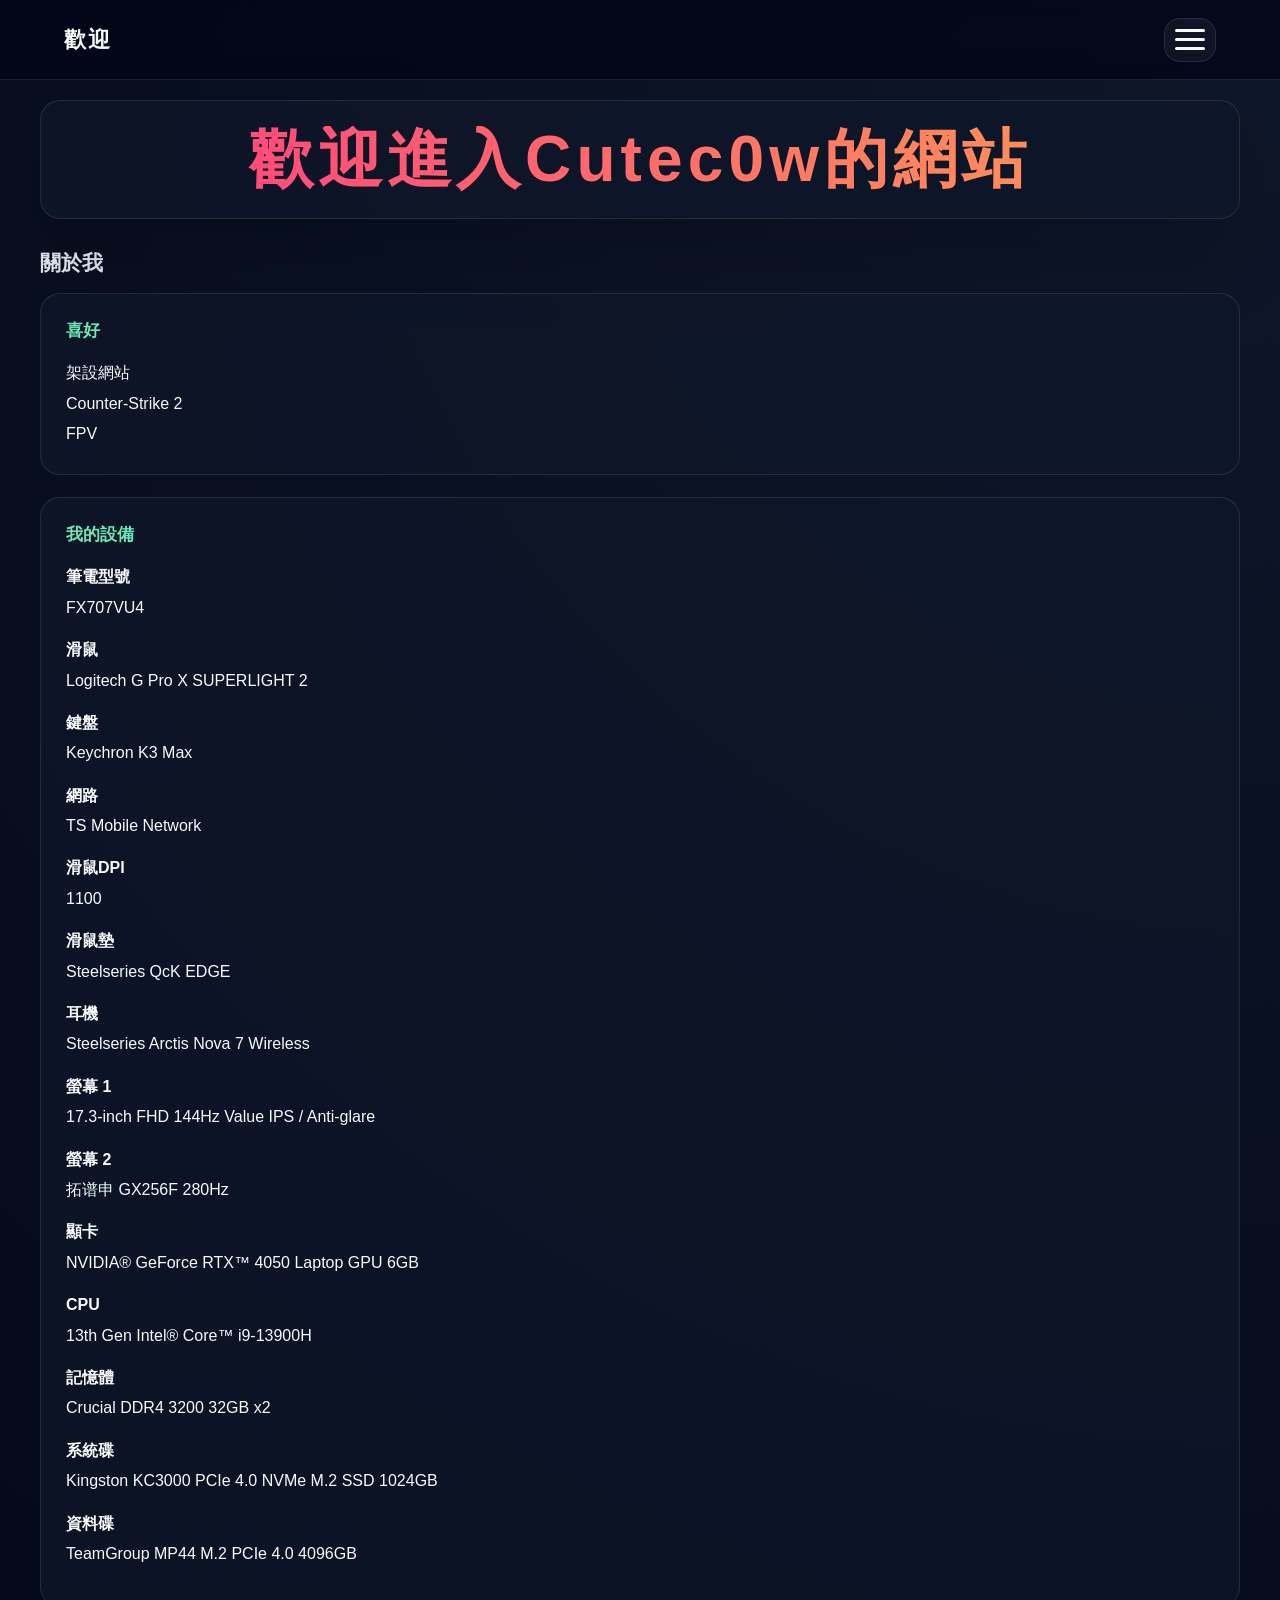
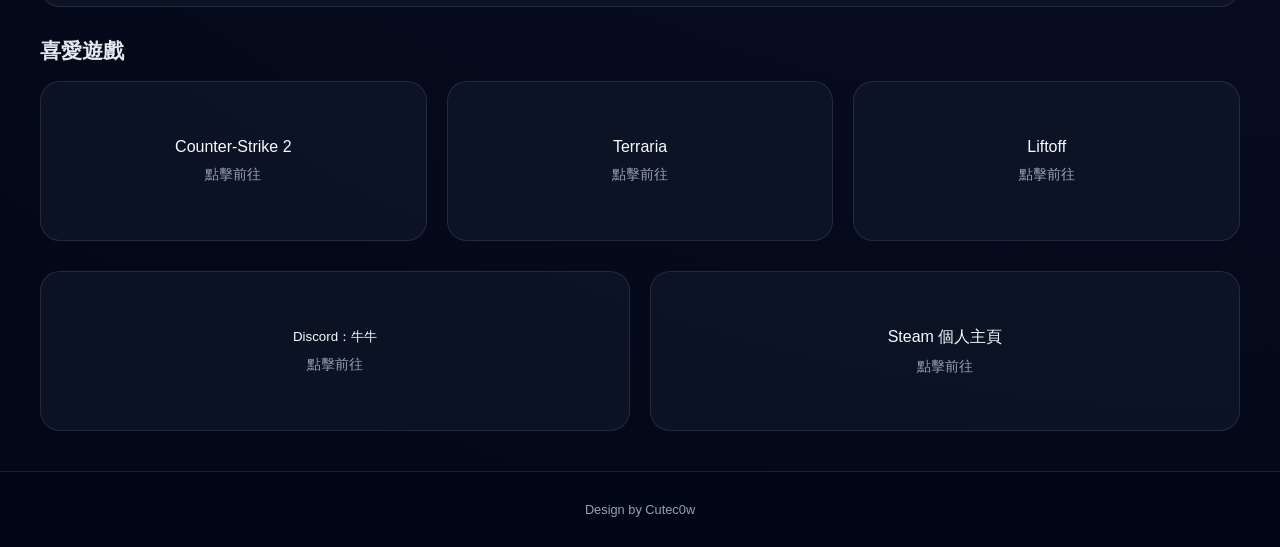
==== index.html @ 55edb11b "Update index.html" ====
<!doctype html>
<html lang="zh-Hant">

<head>
  <meta charset="utf-8">
  <meta name="viewport" content="width=device-width,initial-scale=1">
  <title>主頁 </title>
<link rel="stylesheet" href="style.css">
</head>
 
<body>
  <header>
    <div class="brand">
      <div class="brand-title">歡迎</div>
    </div>
    <button class="nav-toggle" aria-label="導覽按鈕">
      <span></span>
      <span></span>
      <span></span>
    </button>
  </header>

  <main class="wrap">
    <section class="hero card">
      <h1 class="rainbow-text">歡迎進入Cutec0w的網站</h1>
    </section>

    <section class="section">
      <h2 class="section-title">關於我</h2>
      <div class="vertical-cards">
        <div class="card info-panel">
          <h3>喜好</h3>
          <ul class="info-list">
            <li>架設網站</li>
            <li>Counter-Strike 2</li>
            <li>FPV </li>
          </ul>
        </div>
        <div class="card info-panel">
          <h3>我的設備</h3>
          <dl class="spec-list">
            <dt>筆電型號</dt>
            <dd>FX707VU4</dd>
            <dt>滑鼠</dt>
            <dd>Logitech G Pro X SUPERLIGHT 2</dd>
            <dt>鍵盤</dt>
            <dd>Keychron K3 Max</dd>
            <dt>網路</dt>
            <dd>TS Mobile Network </dd>
            <dt>滑鼠DPI</dt>
            <dd>1100</dd>
            <dt>滑鼠墊</dt>
            <dd>Steelseries QcK EDGE</dd>
            <dt>耳機</dt>
            <dd>Steelseries Arctis Nova 7 Wireless</dd>
            <dt>螢幕 1</dt>
            <dd>17.3-inch FHD 144Hz Value IPS / Anti-glare</dd>
            <dt>螢幕 2</dt>
            <dd>拓谱申 GX256F 280Hz</dd>
            <dt>顯卡</dt>
            <dd>NVIDIA® GeForce RTX™ 4050 Laptop GPU 6GB</dd>
            <dt>CPU</dt>
            <dd>13th Gen Intel® Core™ i9-13900H</dd>
            <dt>記憶體</dt>
            <dd>Crucial DDR4 3200 32GB x2</dd>
            <dt>系統碟</dt>
            <dd>Kingston KC3000 PCIe 4.0 NVMe M.2 SSD 1024GB</dd>
            <dt>資料碟</dt>
            <dd>TeamGroup MP44 M.2 PCIe 4.0 4096GB</dd>
          </dl>
        </div>
      </div>
    </section>

    <section class="section">
      <h2 class="section-title">喜愛遊戲</h2>
      <div class="grid">
        <a class="card action-card" href="https://store.steampowered.com/app/730/CounterStrike_2/" target="_blank" rel="noreferrer">Counter-Strike 2</a>
        <a class="card action-card" href="https://store.steampowered.com/app/105600/Terraria/" target="_blank" rel="noreferrer">Terraria</a>
        <a class="card action-card" href="https://store.steampowered.com/app/410340/Liftoff_FPV_Drone_Racing/" target="_blank" rel="noreferrer">Liftoff</a>
      </div>
    </section>

    <section class="section">
      <div class="grid">
        <button class="card action-card" id="discordCard">Discord：牛牛</button>
        <a class="card action-card" href="https://steamcommunity.com/id/Cutec0w" target="_blank" rel="noreferrer">Steam 個人主頁</a>
      </div>
    </section>
  </main>

  <footer class="copyright-footer">
    <p>Design by Cutec0w</p>
  </footer>

  <script src="script.js"></script>
</body>
</html>
---- style.css ----
:root {
  --bg: #020617;
  --card: rgba(15, 23, 42, 0.7);
  --accent: #6ee7b7;
  --accent-glow: rgba(110, 231, 183, 0.3);
  --muted: #94a3b8;
  --text: #f8fafc;
  --border: rgba(255, 255, 255, 0.1);
}

* {
  margin: 0;
  padding: 0;
  box-sizing: border-box;
}

body {
  background: radial-gradient(circle at top right, #0f172a, #020617);
  color: var(--text);
  font-family: "Noto Sans TC", sans-serif;
  min-height: 100vh;
  display: flex;
  flex-direction: column;
  padding-top: 100px; 
}

header {
  position: fixed;
  top: 0; left: 0; right: 0;
  height: 80px;
  background: rgba(2, 6, 23, 0.8);
  backdrop-filter: blur(12px);
  border-bottom: 1px solid var(--border);
  z-index: 1000;
  display: flex;
  align-items: center;
  justify-content: space-between;
  padding: 0 5%;
}

header h1 {
  font-size: 1.5rem;
  letter-spacing: 1px;
  background: linear-gradient(to right, #fff, var(--accent));
  -webkit-background-clip: text;
  -webkit-text-fill-color: transparent;
}

.brand {
  display: flex;
  flex-direction: column;
  gap: 4px;
}

.brand-title {
  font-size: 1.35rem;
  font-weight: 800;
  letter-spacing: 0.1em;
  text-transform: uppercase;
  color: var(--text);
}

.brand-subtitle {
  color: var(--muted);
  font-size: 0.95rem;
}

.nav-toggle {
  display: flex;
  flex-direction: column;
  justify-content: center;
  gap: 6px;
  width: 52px;
  height: 44px;
  border: 1px solid var(--border);
  border-radius: 16px;
  background: rgba(255,255,255,0.05);
  cursor: pointer;
  padding: 10px;
  transition: transform 0.2s, border-color 0.2s, background 0.2s;
}

.nav-toggle:hover {
  transform: translateY(-1px);
  border-color: var(--accent);
  background: rgba(110,231,183,0.12);
}

.nav-toggle span {
  display: block;
  width: 100%;
  height: 3px;
  border-radius: 999px;
  background: var(--text);
}

.page-nav {
  display: flex;
  gap: 15px;
}

.page-nav a {
  color: var(--muted);
  text-decoration: none;
  font-size: 0.95rem;
  transition: 0.3s;
}

.page-nav a:hover, .page-nav a.active {
  color: var(--accent);
}

.hero {
  background: radial-gradient(circle at top left, rgba(110,231,183,0.2), transparent 35%),
              linear-gradient(135deg, rgba(255,255,255,0.04), rgba(255,255,255,0.01));
  border: 1px solid rgba(255,255,255,0.08);
  box-shadow: 0 30px 80px rgba(0,0,0,0.2);
  text-align: center;
  padding: 45px 35px;
}

.hero-desc {
  color: var(--muted);
  margin-top: 18px;
  font-size: 1rem;
  max-width: 840px;
  margin-left: auto;
  margin-right: auto;
  line-height: 1.8;
}

.rainbow-text {
  font-size: clamp(2.6rem, 6vw, 4rem);
  line-height: 1.05;
  letter-spacing: 0.08em;
  background: linear-gradient(90deg, #ff3d81, #ffb347, #7cffcb, #3b82f6, #be22ff);
  background-size: 500% 100%;
  color: transparent;
  -webkit-background-clip: text;
  animation: rainbowShift 8s linear infinite;
}

@keyframes rainbowShift {
  0% { background-position: 0% 50%; }
  50% { background-position: 100% 50%; }
  100% { background-position: 0% 50%; }
}

.section {
  margin-top: 30px;
}

.section-title {
  font-size: 1.3rem;
  margin-bottom: 16px;
  color: #e2e8f0;
}

.info-grid,
.vertical-cards {
  display: grid;
  grid-template-columns: 1fr;
  gap: 22px;
}

.info-panel {
  background: rgba(10, 18, 34, 0.92);
  border: 1px solid rgba(255,255,255,0.08);
  border-radius: 22px;
  padding: 28px;
  min-height: auto;
}

.info-panel h3 {
  margin-bottom: 16px;
  color: var(--accent);
  font-size: 1.05rem;
}

.info-list,
.spec-list {
  list-style: none;
  color: var(--text);
  line-height: 1.9;
}

.spec-list dt {
  font-weight: 700;
  color: var(--accent);
}

.spec-list dd {
  margin: 0 0 12px 0;
  color: var(--muted);
}

.grid .card {
  min-height: 160px;
  align-items: center;
  justify-content: center;
  text-align: center;
}

.link-card,
.action-card {
  transition: transform 0.3s, background 0.3s, border-color 0.3s;
}

.link-card:hover,
.action-card:hover {
  transform: translateY(-4px);
  border-color: var(--accent);
  background: rgba(110,231,183,0.12);
}

.action-card {
  cursor: pointer;
  display: flex;
  flex-direction: column;
  justify-content: center;
  text-decoration: none;
  color: inherit;
}

.action-card:hover {
  color: var(--text);
}

.action-card::after {
  content: "點擊前往";
  font-size: 0.85rem;
  color: var(--muted);
  margin-top: 10px;
}

.card p,
.card span,
.card dt,
.card dd,
.card li {
  color: var(--text);
}

.card strong {
  color: var(--accent);
}

@media (max-width: 980px) {
  .info-grid {
    grid-template-columns: 1fr;
  }
}

@media (max-width: 768px) {
  body {
    padding-top: 140px;
  }

  header {
    flex-direction: column;
    height: auto;
    padding: 15px;
  }

  .brand {
    align-items: center;
  }

  .hero {
    padding: 32px 22px;
  }

  .hero-desc {
    font-size: 0.95rem;
  }

  .page-nav {
    width: 100%;
    justify-content: center;
    font-size: 0.85rem;
  }

  .val {
    font-size: 2.8rem;
  }

  .grid {
    grid-template-columns: 1fr;
    gap: 15px;
  }

  .card {
    padding: 20px;
  }

  .controls {
    flex-direction: column;
  }

  .btn,
  #espIp {
    width: 100%;
  }
}

@media (max-width: 380px) {
  .val {
    font-size: 2.2rem;
  }
}

.wrap {
  width: 95%;
  max-width: 1200px;
  margin: 0 auto 40px;
  flex: 1;
}

.grid {
  display: grid;
  grid-template-columns: repeat(auto-fit, minmax(300px, 1fr));
  gap: 20px;
}

.card {
  background: var(--card);
  border-radius: 20px;
  padding: 25px;
  border: 1px solid var(--border);
  transition: transform 0.3s, border-color 0.3s;
  position: relative;
  overflow: hidden;
}

.card:hover {
  transform: translateY(-5px);
  border-color: var(--accent-glow);
}

.kpi {
  display: flex;
  flex-direction: column;
}

.kpi h3 {
  font-size: 0.9rem;
  color: var(--muted);
  margin-bottom: 10px;
}

.val {
  font-size: 3.5rem;
  font-weight: 800;
  color: var(--accent);
  text-shadow: 0 0 15px var(--accent-glow);
  font-family: 'Consolas', monospace;
}

.unit {
  font-size: 1rem;
  color: var(--muted);
  margin-left: 5px;
}

.controls {
  display: flex;
  gap: 12px;
  margin-top: 15px;
  flex-wrap: wrap;
}

.btn {
  flex: 1;
  min-width: 100px;
  padding: 12px;
  border-radius: 12px;
  border: 1px solid var(--border);
  background: rgba(255,255,255,0.05);
  color: var(--text);
  font-weight: 600;
  cursor: pointer;
  transition: 0.2s;
  text-align: center;
}

.btn:hover {
  background: var(--accent-glow);
  border-color: var(--accent);
}

.btn.solid {
  background: var(--accent);
  color: #020617;
  border: none;
}

#espIp {
  flex: 2;
  min-width: 200px;
  padding: 12px;
  border-radius: 12px;
  border: 1px solid var(--border);
  background: rgba(0,0,0,0.3);
  color: #fff;
}

/* --- Footer --- */
.copyright-footer {
  padding: 30px;
  text-align: center;
  background: rgba(2, 6, 23, 0.9);
  border-top: 1px solid var(--border);
  font-size: 0.8rem;
  color: var(--muted);
}

@media (max-width: 768px) {
  body {
    padding-top: 140px; 
  }

  header {
    flex-direction: column;
    height: auto;
    padding: 15px;
  }

  header h1 {
    margin-bottom: 10px;
  }

  .page-nav {
    width: 100%;
    justify-content: center;
    font-size: 0.85rem;
  }

  .val {
    font-size: 2.8rem; 
  }

  .grid {
    grid-template-columns: 1fr; 
    gap: 15px;
  }

  .card {
    padding: 20px;
  }

  .controls {
    flex-direction: column; 
  }

  .btn, #espIp {
    width: 100%;
  }
}

@media (max-width: 380px) {
  .val {
    font-size: 2.2rem;
  }
}
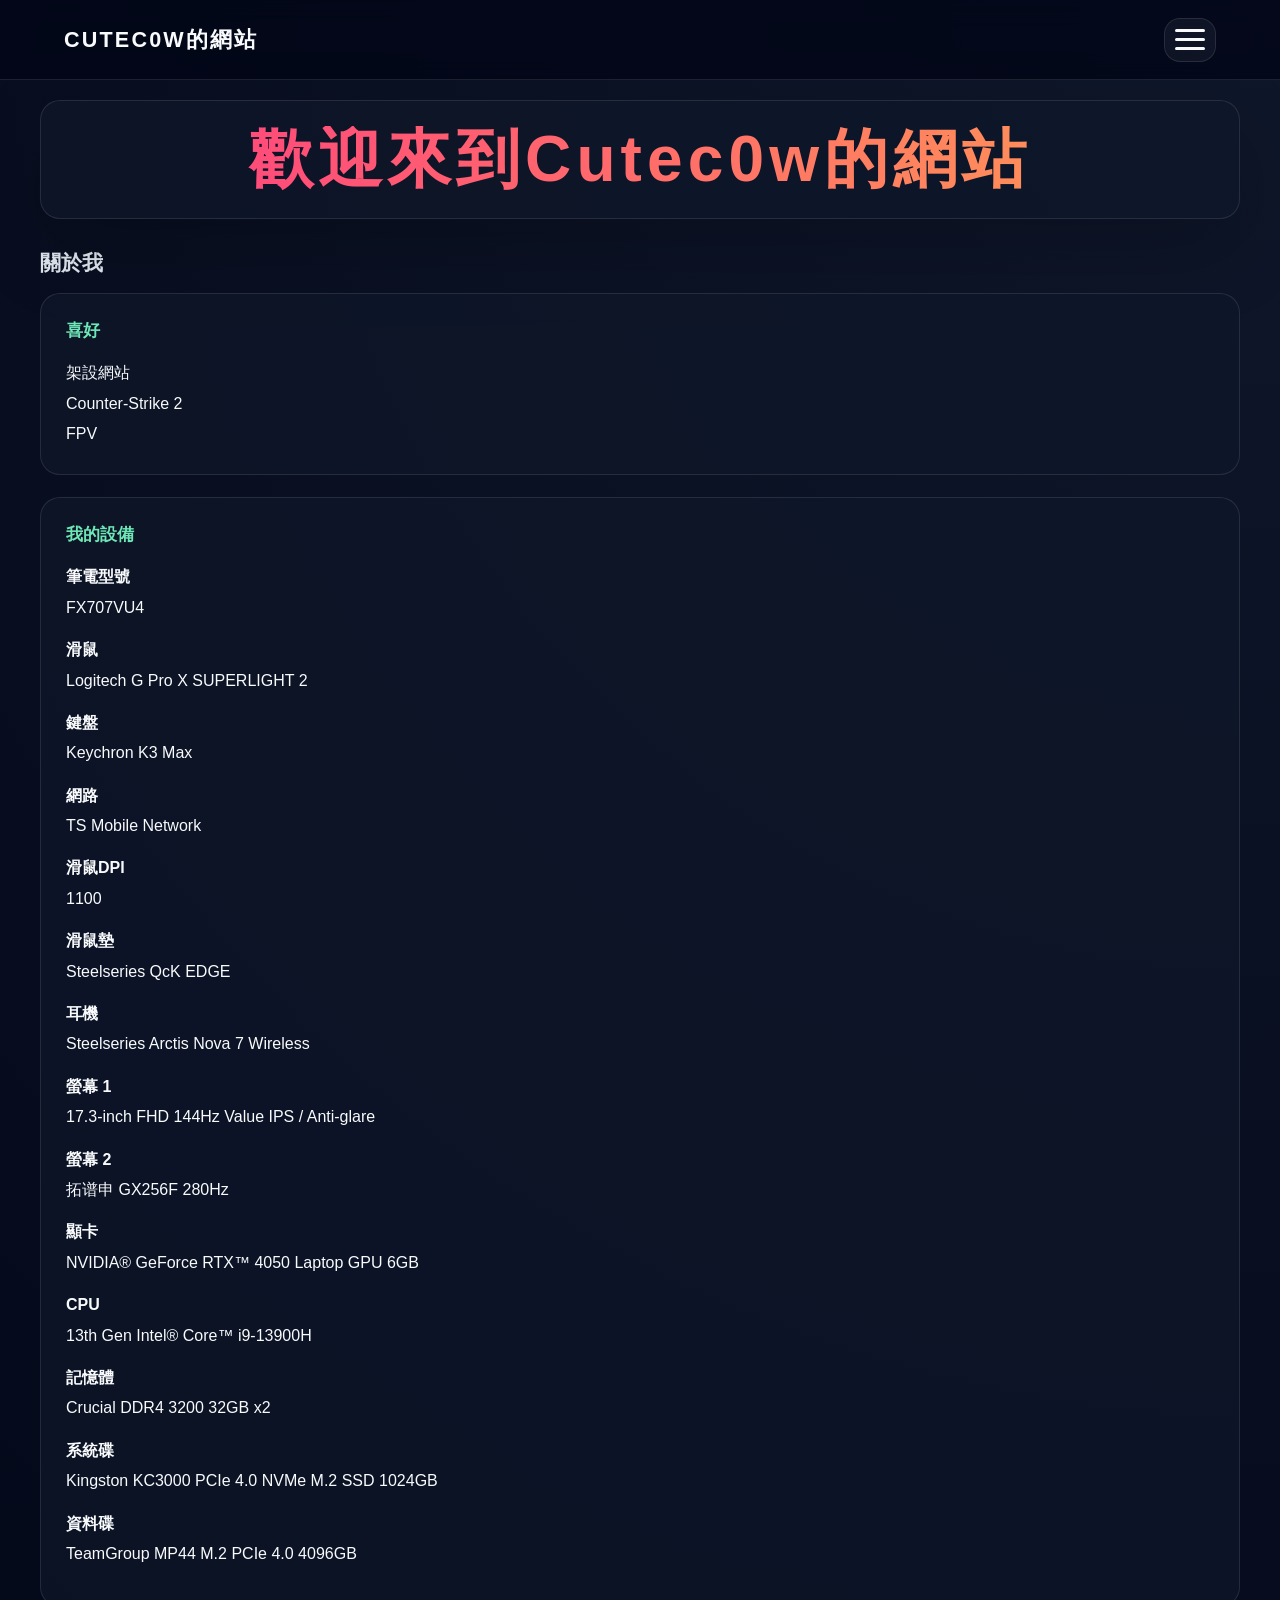
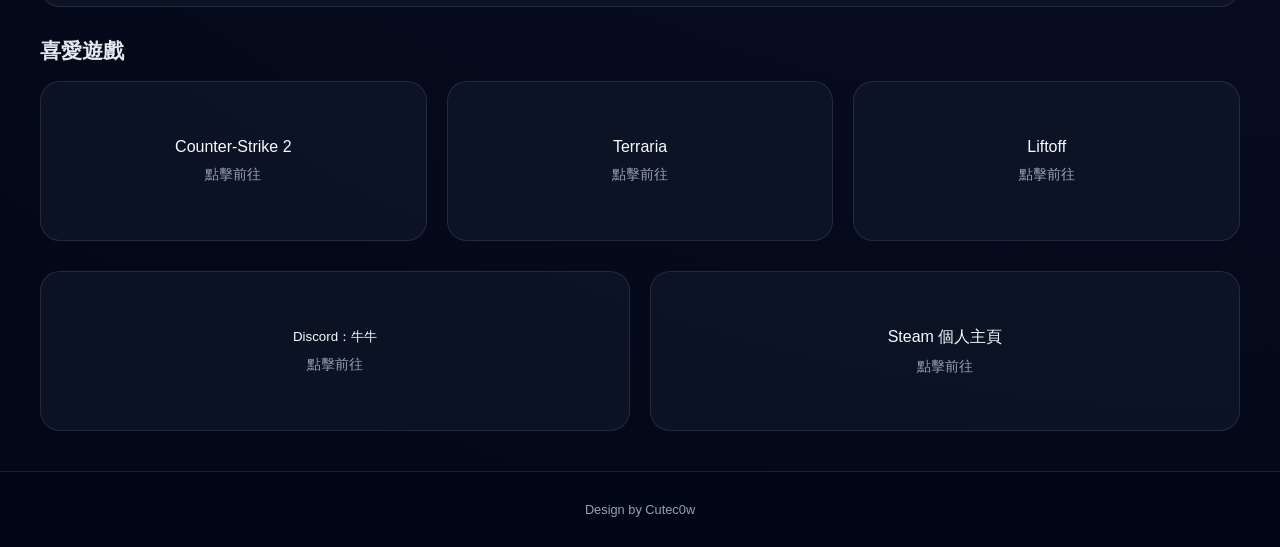
==== commit cc1b266d: "Update index.html" ====
--- a/index.html
+++ b/index.html
@@ -11,7 +11,7 @@
 <body>
   <header>
     <div class="brand">
-      <div class="brand-title">歡迎</div>
+      <div class="brand-title">Cutec0w的網站</div>
     </div>
     <button class="nav-toggle" aria-label="導覽按鈕">
       <span></span>
@@ -22,7 +22,7 @@
 
   <main class="wrap">
     <section class="hero card">
-      <h1 class="rainbow-text">歡迎進入Cutec0w的網站</h1>
+      <h1 class="rainbow-text">歡迎來到Cutec0w的網站</h1>
     </section>
 
     <section class="section">
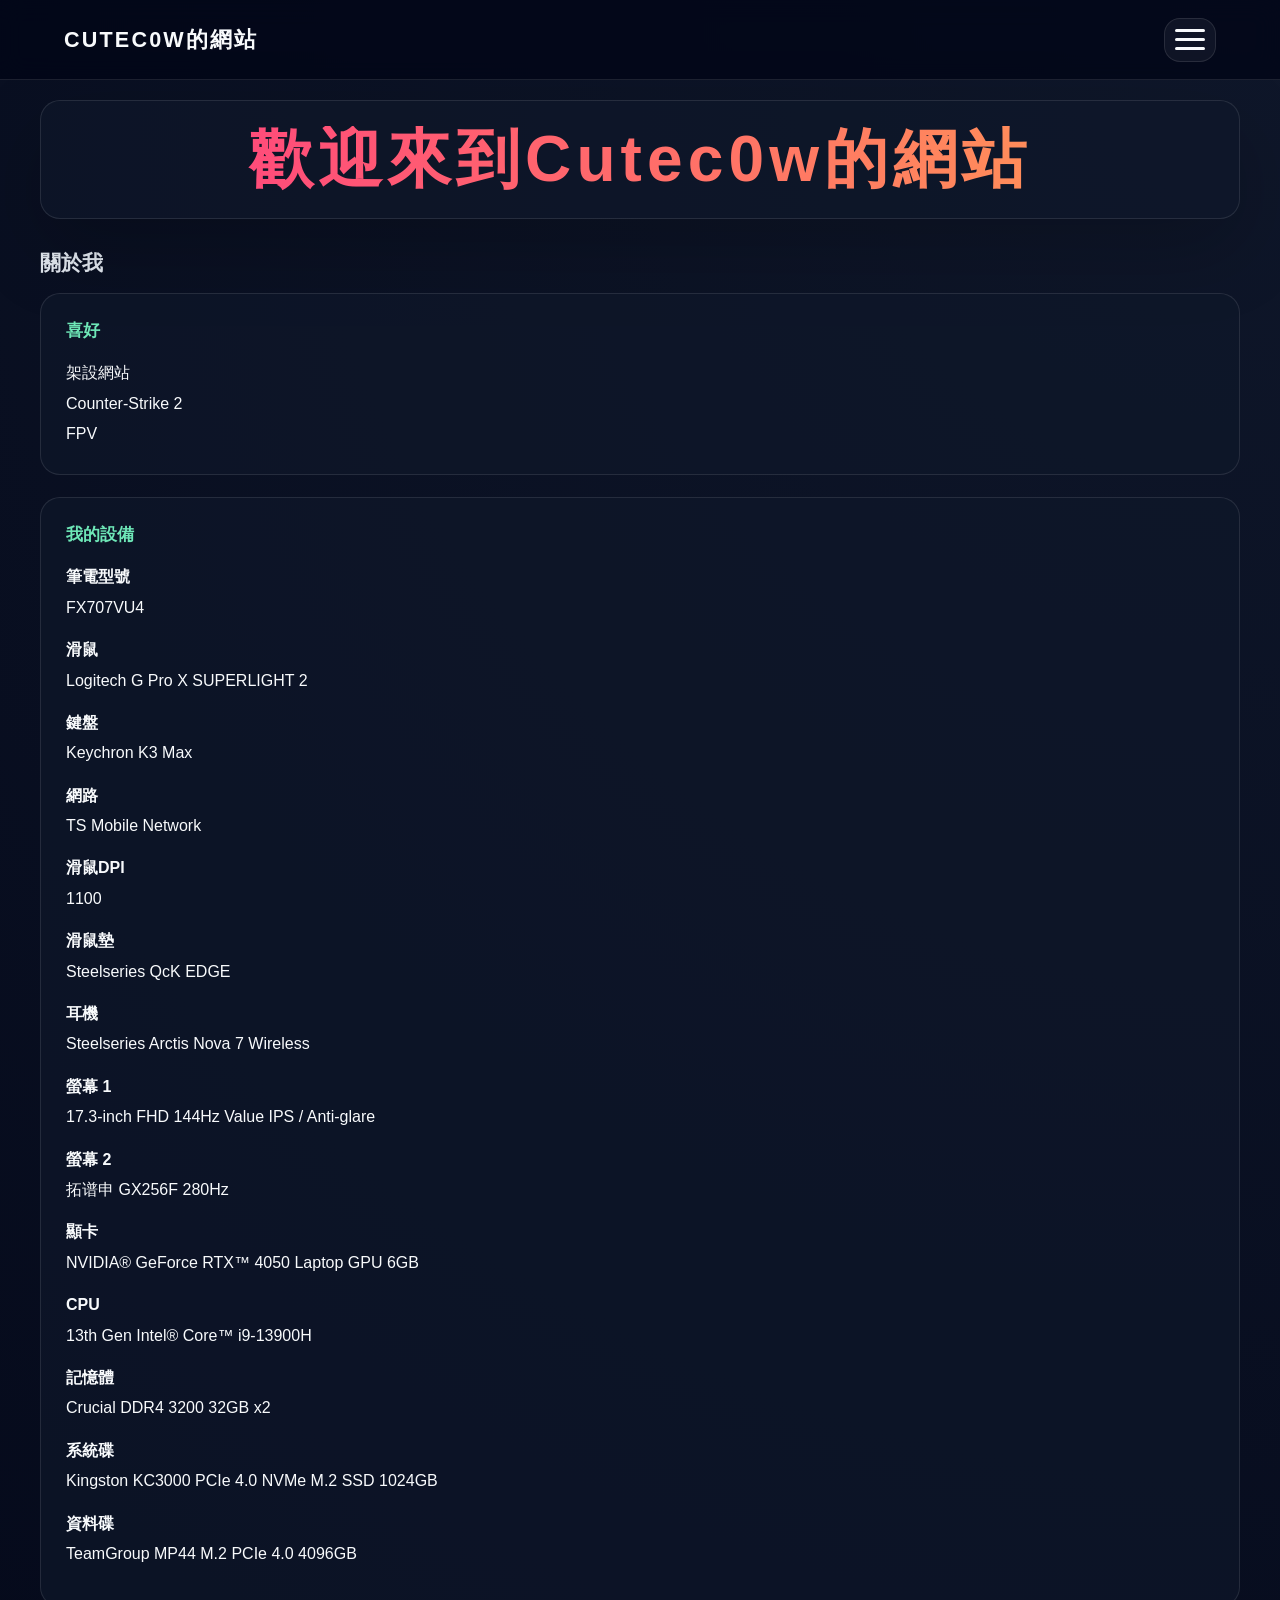
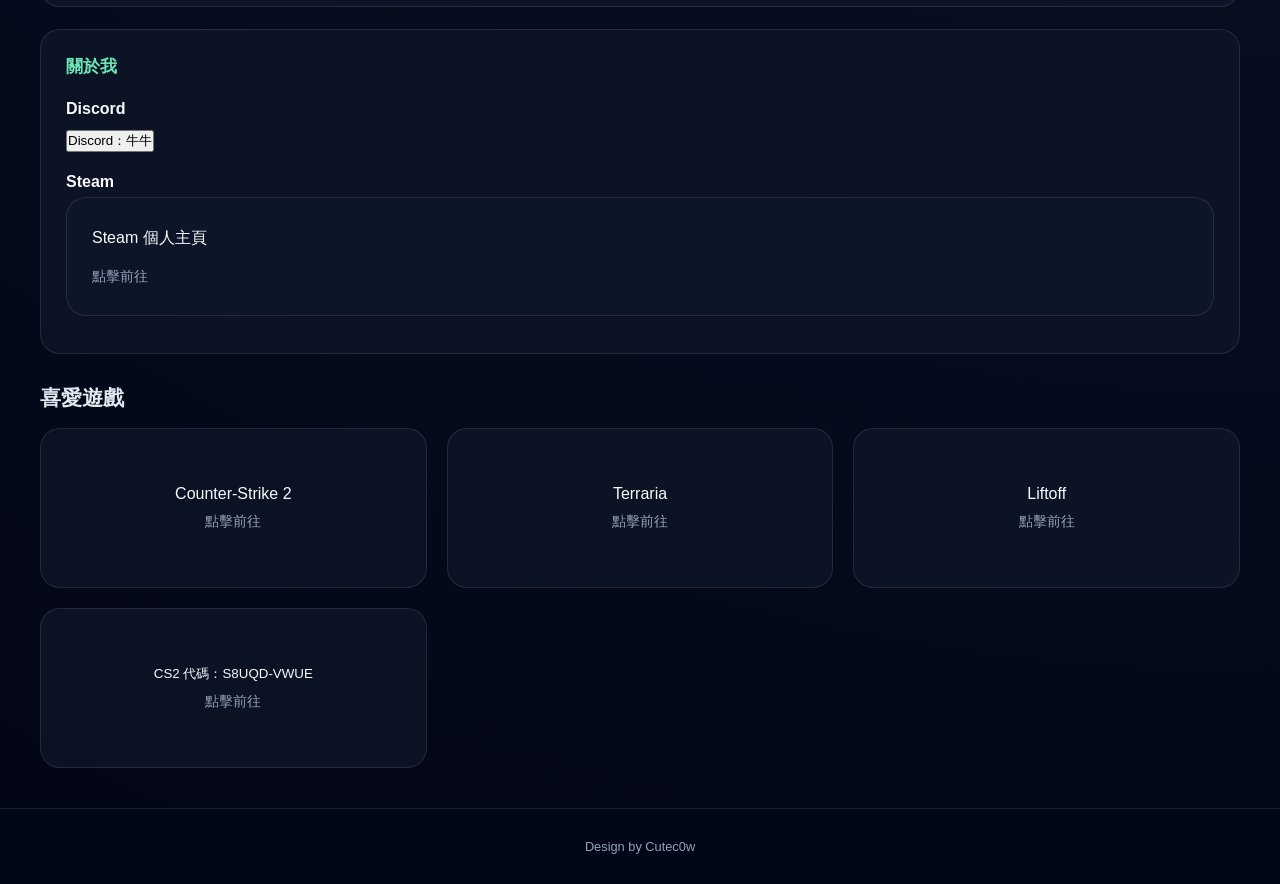
==== commit 22fef5c2: "Update index.html" ====
--- a/index.html
+++ b/index.html
@@ -4,7 +4,7 @@
 <head>
   <meta charset="utf-8">
   <meta name="viewport" content="width=device-width,initial-scale=1">
-  <title>主頁 </title>
+  <title>主頁(開發中..) </title>
 <link rel="stylesheet" href="style.css">
 </head>
  
@@ -33,7 +33,7 @@
           <ul class="info-list">
             <li>架設網站</li>
             <li>Counter-Strike 2</li>
-            <li>FPV </li>
+            <li>FPV</li>
           </ul>
         </div>
         <div class="card info-panel">
@@ -46,7 +46,7 @@
             <dt>鍵盤</dt>
             <dd>Keychron K3 Max</dd>
             <dt>網路</dt>
-            <dd>TS Mobile Network </dd>
+            <dd>TS Mobile Network</dd>
             <dt>滑鼠DPI</dt>
             <dd>1100</dd>
             <dt>滑鼠墊</dt>
@@ -69,6 +69,15 @@
             <dd>TeamGroup MP44 M.2 PCIe 4.0 4096GB</dd>
           </dl>
         </div>
+        <div class="card info-panel">
+          <h3>關於我</h3>
+          <dl class="spec-list">
+            <dt>Discord</dt>
+            <dd><button class="copy-button" id="discordCard">Discord：牛牛</button></dd>
+            <dt>Steam</dt>
+            <dd><a class="card action-card" href="https://steamcommunity.com/id/Cutec0w" target="_blank" rel="noreferrer">Steam 個人主頁</a></dd>
+          </dl>
+        </div>
       </div>
     </section>
 
@@ -78,13 +87,7 @@
         <a class="card action-card" href="https://store.steampowered.com/app/730/CounterStrike_2/" target="_blank" rel="noreferrer">Counter-Strike 2</a>
         <a class="card action-card" href="https://store.steampowered.com/app/105600/Terraria/" target="_blank" rel="noreferrer">Terraria</a>
         <a class="card action-card" href="https://store.steampowered.com/app/410340/Liftoff_FPV_Drone_Racing/" target="_blank" rel="noreferrer">Liftoff</a>
-      </div>
-    </section>
-
-    <section class="section">
-      <div class="grid">
-        <button class="card action-card" id="discordCard">Discord：牛牛</button>
-        <a class="card action-card" href="https://steamcommunity.com/id/Cutec0w" target="_blank" rel="noreferrer">Steam 個人主頁</a>
+        <button class="card action-card" id="cs2CodeButton">CS2 代碼：S8UQD-VWUE</button>
       </div>
     </section>
   </main>
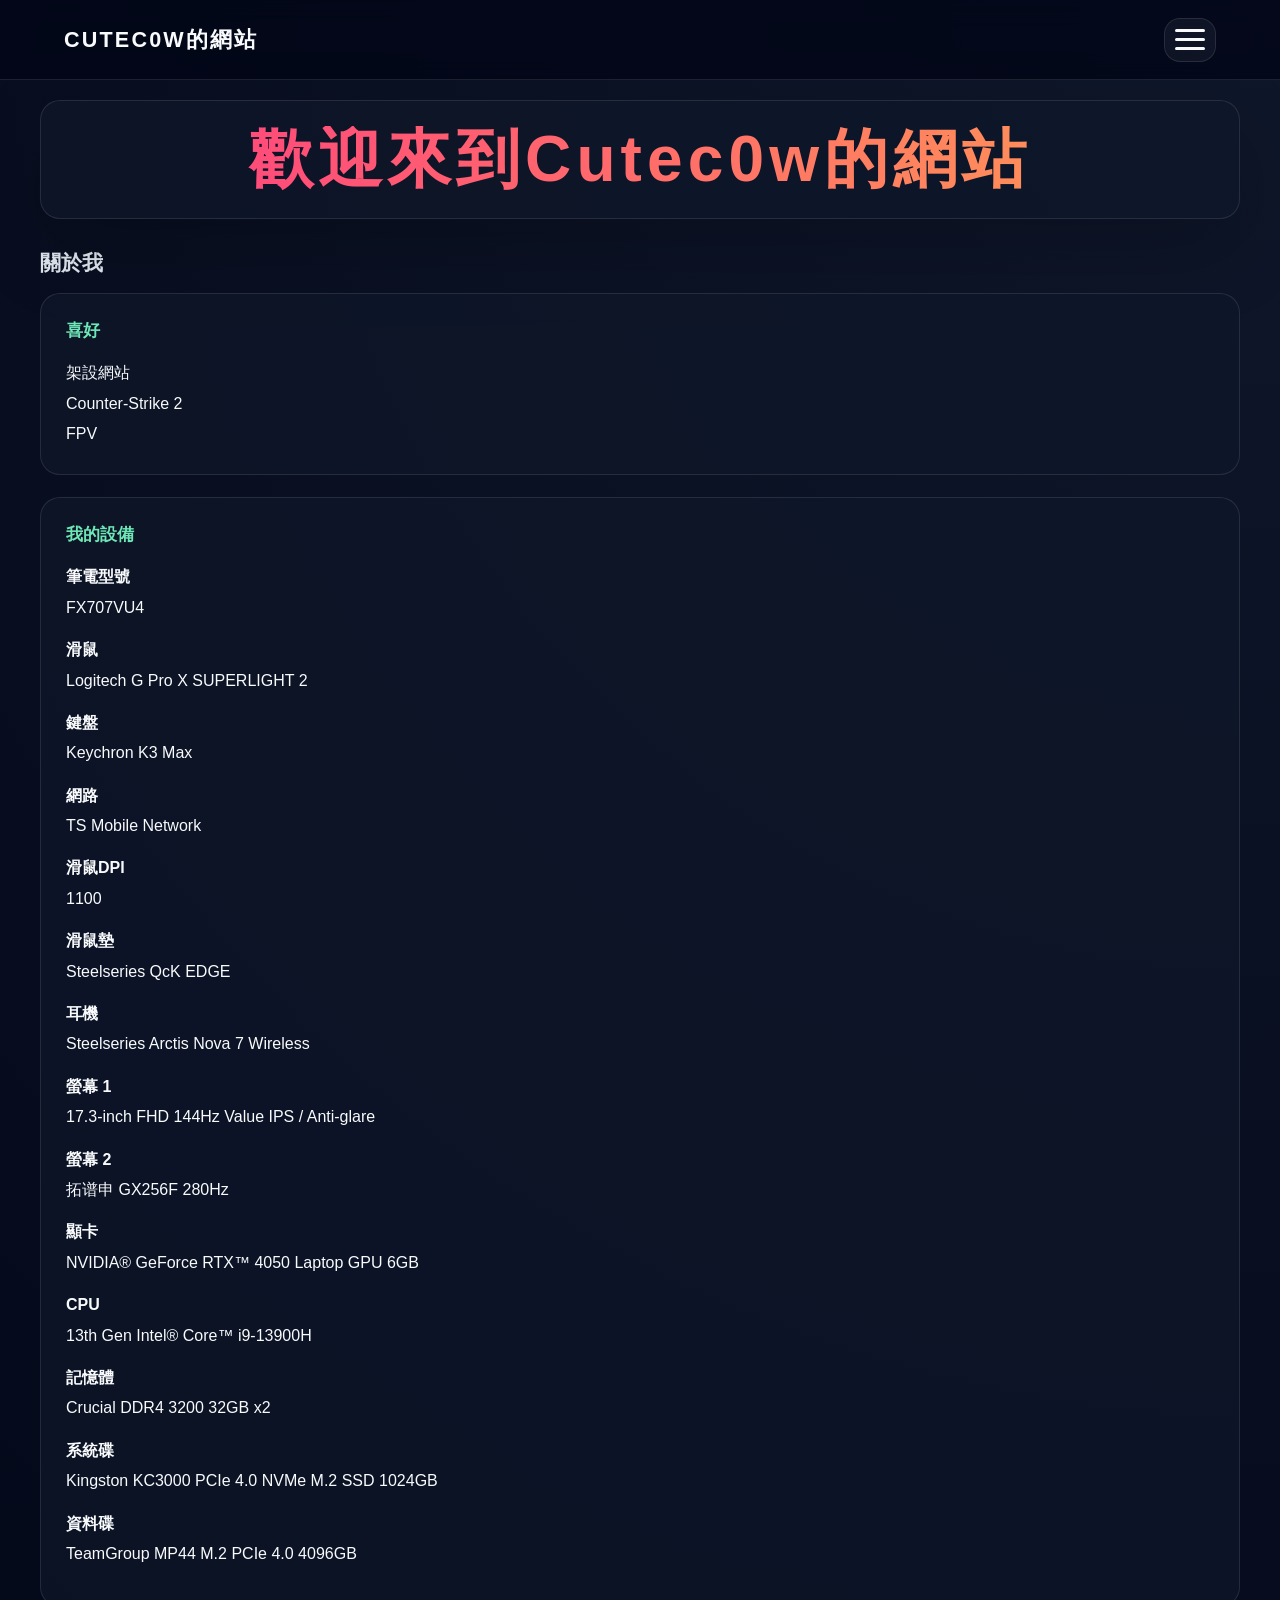
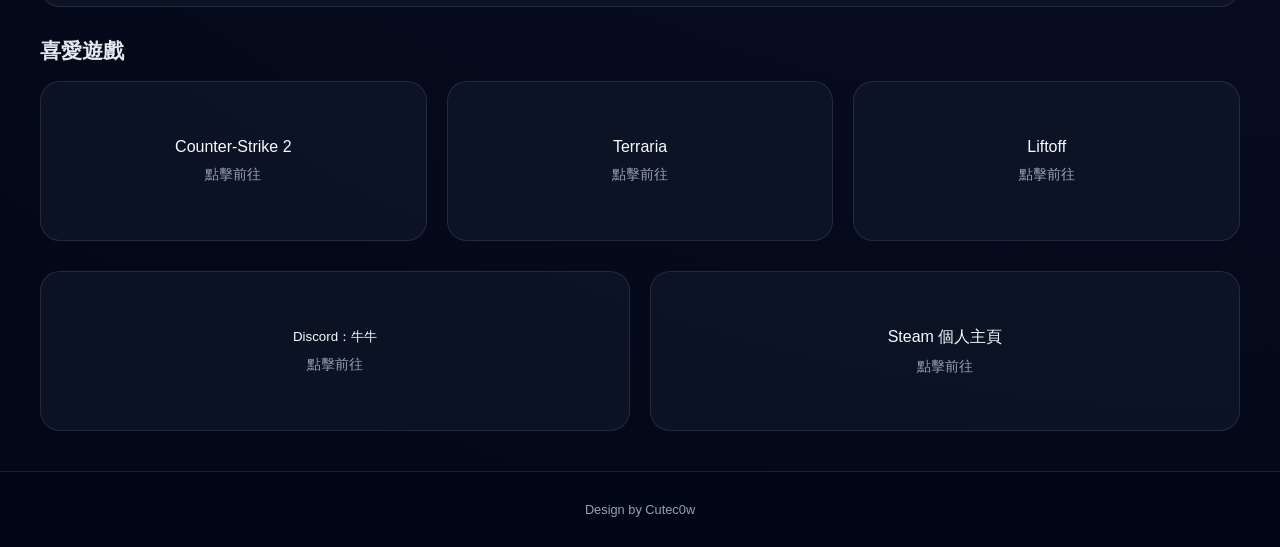
==== commit be342de4: "Update index.html" ====
--- a/index.html
+++ b/index.html
@@ -33,7 +33,7 @@
           <ul class="info-list">
             <li>架設網站</li>
             <li>Counter-Strike 2</li>
-            <li>FPV</li>
+            <li>FPV </li>
           </ul>
         </div>
         <div class="card info-panel">
@@ -46,7 +46,7 @@
             <dt>鍵盤</dt>
             <dd>Keychron K3 Max</dd>
             <dt>網路</dt>
-            <dd>TS Mobile Network</dd>
+            <dd>TS Mobile Network </dd>
             <dt>滑鼠DPI</dt>
             <dd>1100</dd>
             <dt>滑鼠墊</dt>
@@ -69,15 +69,6 @@
             <dd>TeamGroup MP44 M.2 PCIe 4.0 4096GB</dd>
           </dl>
         </div>
-        <div class="card info-panel">
-          <h3>關於我</h3>
-          <dl class="spec-list">
-            <dt>Discord</dt>
-            <dd><button class="copy-button" id="discordCard">Discord：牛牛</button></dd>
-            <dt>Steam</dt>
-            <dd><a class="card action-card" href="https://steamcommunity.com/id/Cutec0w" target="_blank" rel="noreferrer">Steam 個人主頁</a></dd>
-          </dl>
-        </div>
       </div>
     </section>
 
@@ -87,7 +78,13 @@
         <a class="card action-card" href="https://store.steampowered.com/app/730/CounterStrike_2/" target="_blank" rel="noreferrer">Counter-Strike 2</a>
         <a class="card action-card" href="https://store.steampowered.com/app/105600/Terraria/" target="_blank" rel="noreferrer">Terraria</a>
         <a class="card action-card" href="https://store.steampowered.com/app/410340/Liftoff_FPV_Drone_Racing/" target="_blank" rel="noreferrer">Liftoff</a>
-        <button class="card action-card" id="cs2CodeButton">CS2 代碼：S8UQD-VWUE</button>
+      </div>
+    </section>
+
+    <section class="section">
+      <div class="grid">
+        <button class="card action-card" id="discordCard">Discord：牛牛</button>
+        <a class="card action-card" href="https://steamcommunity.com/id/Cutec0w" target="_blank" rel="noreferrer">Steam 個人主頁</a>
       </div>
     </section>
   </main>
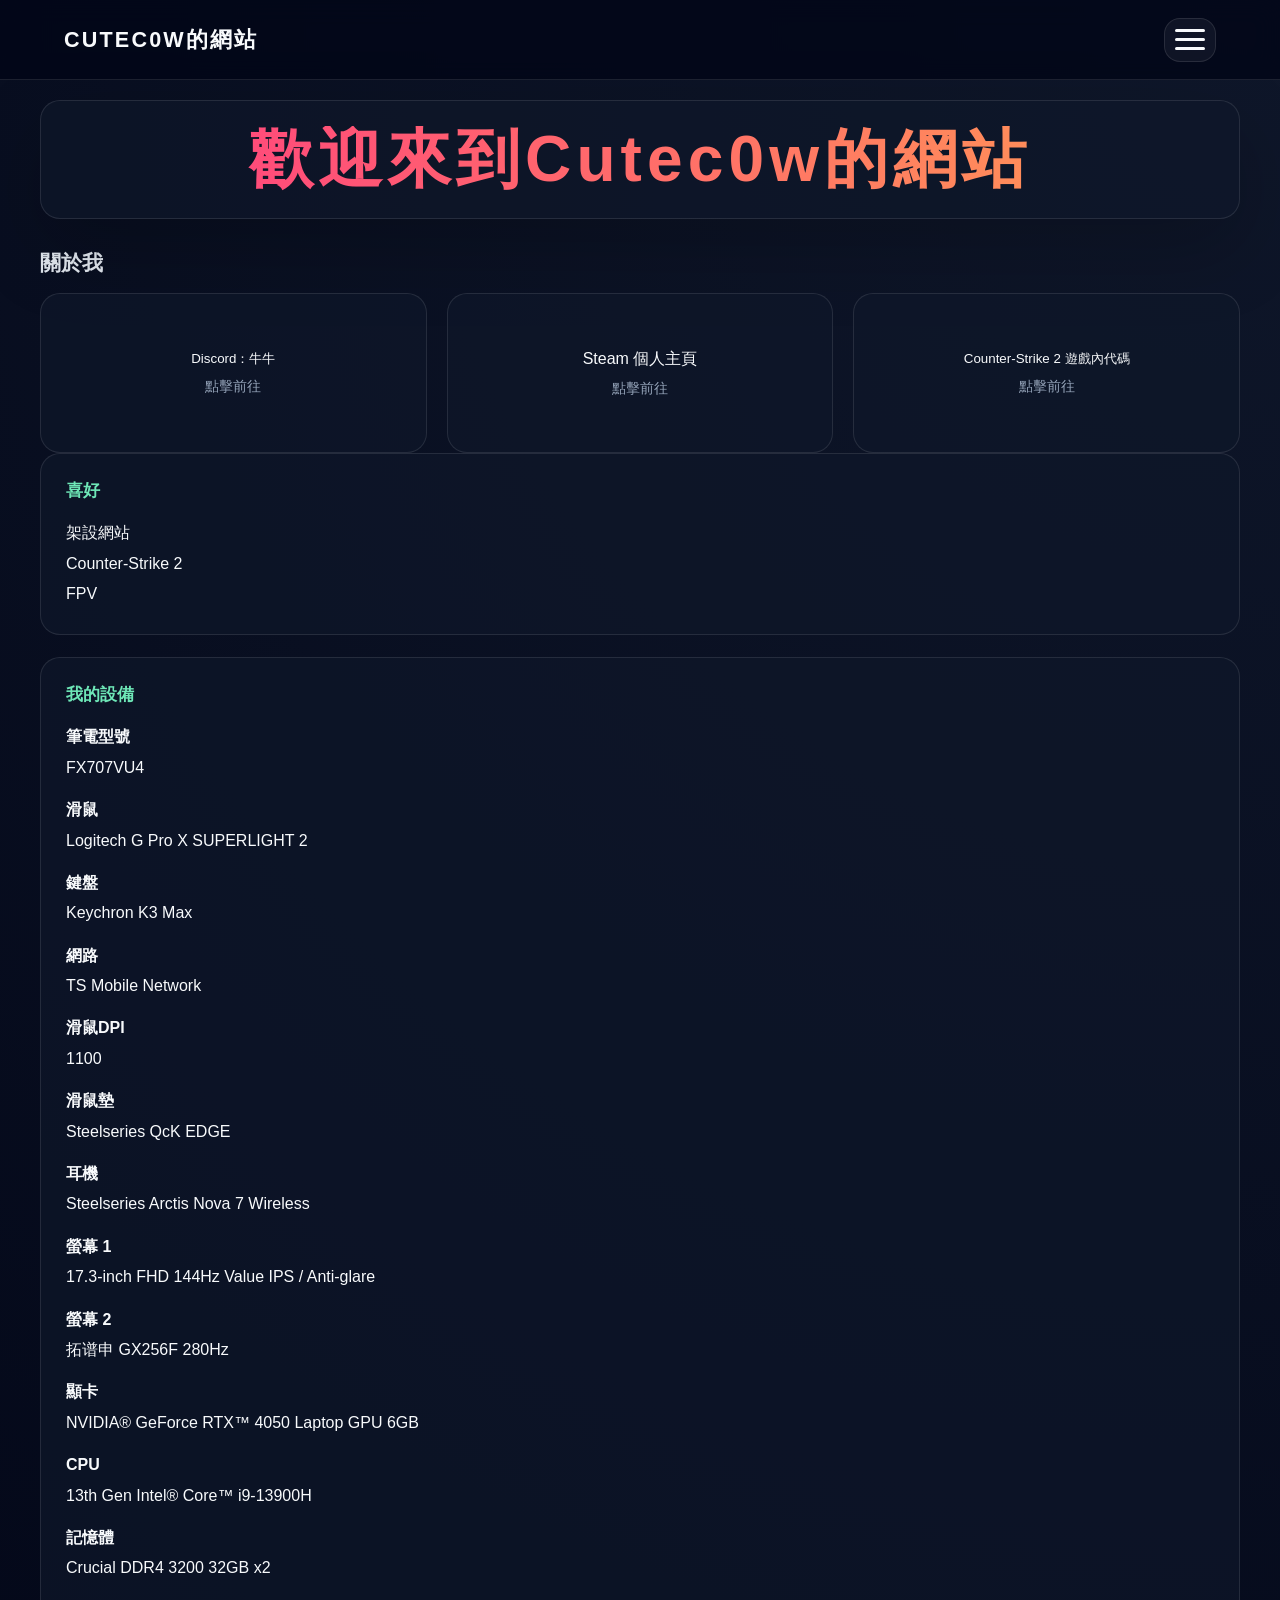
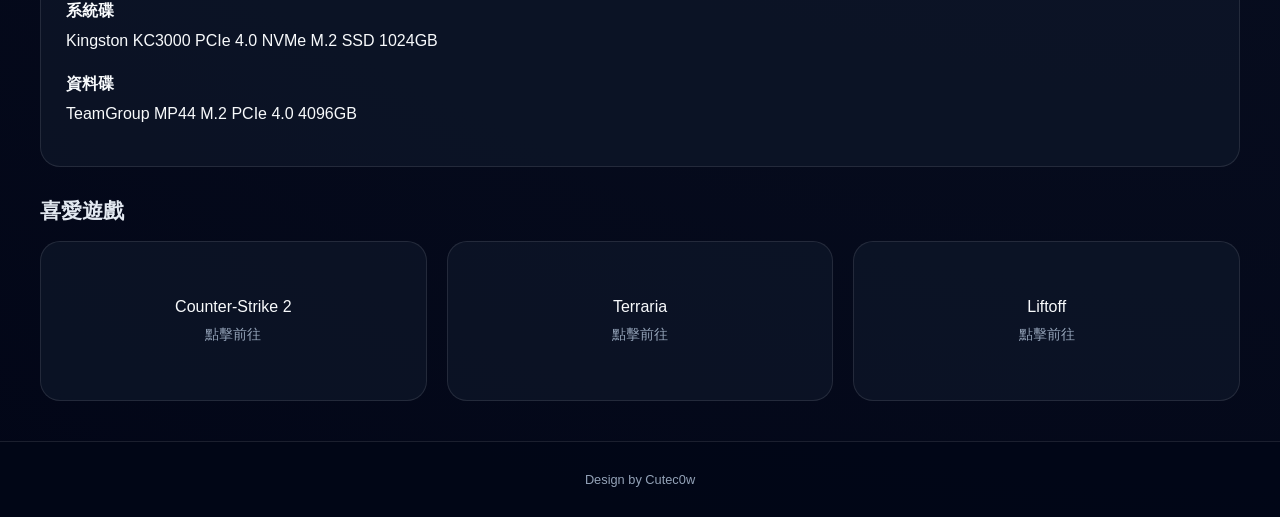
==== commit d3709345: "Update index.html" ====
--- a/index.html
+++ b/index.html
@@ -27,6 +27,11 @@
 
     <section class="section">
       <h2 class="section-title">關於我</h2>
+      <div class="grid">
+        <button class="card action-card copy-card" id="discordCard">Discord：牛牛</button>
+        <a class="card action-card" href="https://steamcommunity.com/id/Cutec0w" target="_blank" rel="noreferrer">Steam 個人主頁</a>
+        <button class="card action-card copy-card" id="cs2CodeButton">Counter-Strike 2 遊戲內代碼</button>
+      </div>
       <div class="vertical-cards">
         <div class="card info-panel">
           <h3>喜好</h3>
@@ -81,12 +86,6 @@
       </div>
     </section>
 
-    <section class="section">
-      <div class="grid">
-        <button class="card action-card" id="discordCard">Discord：牛牛</button>
-        <a class="card action-card" href="https://steamcommunity.com/id/Cutec0w" target="_blank" rel="noreferrer">Steam 個人主頁</a>
-      </div>
-    </section>
   </main>
 
   <footer class="copyright-footer">
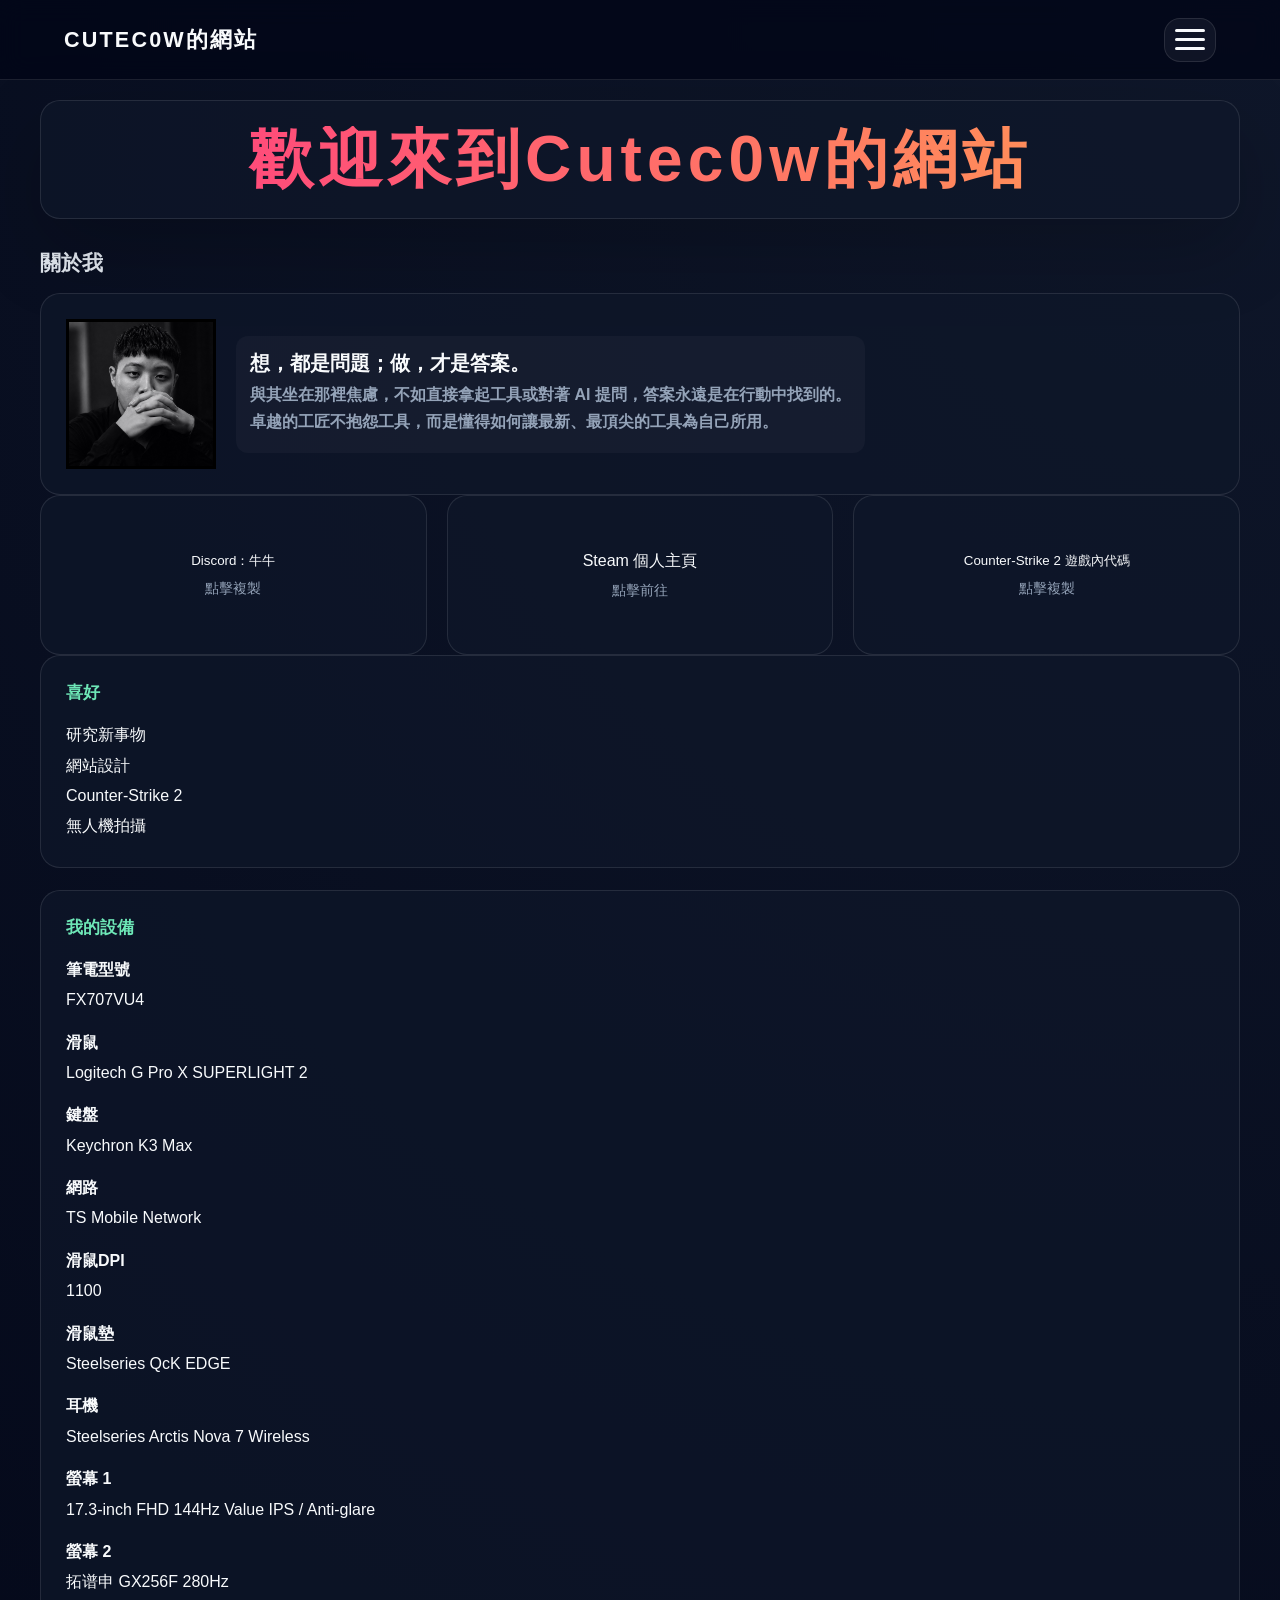
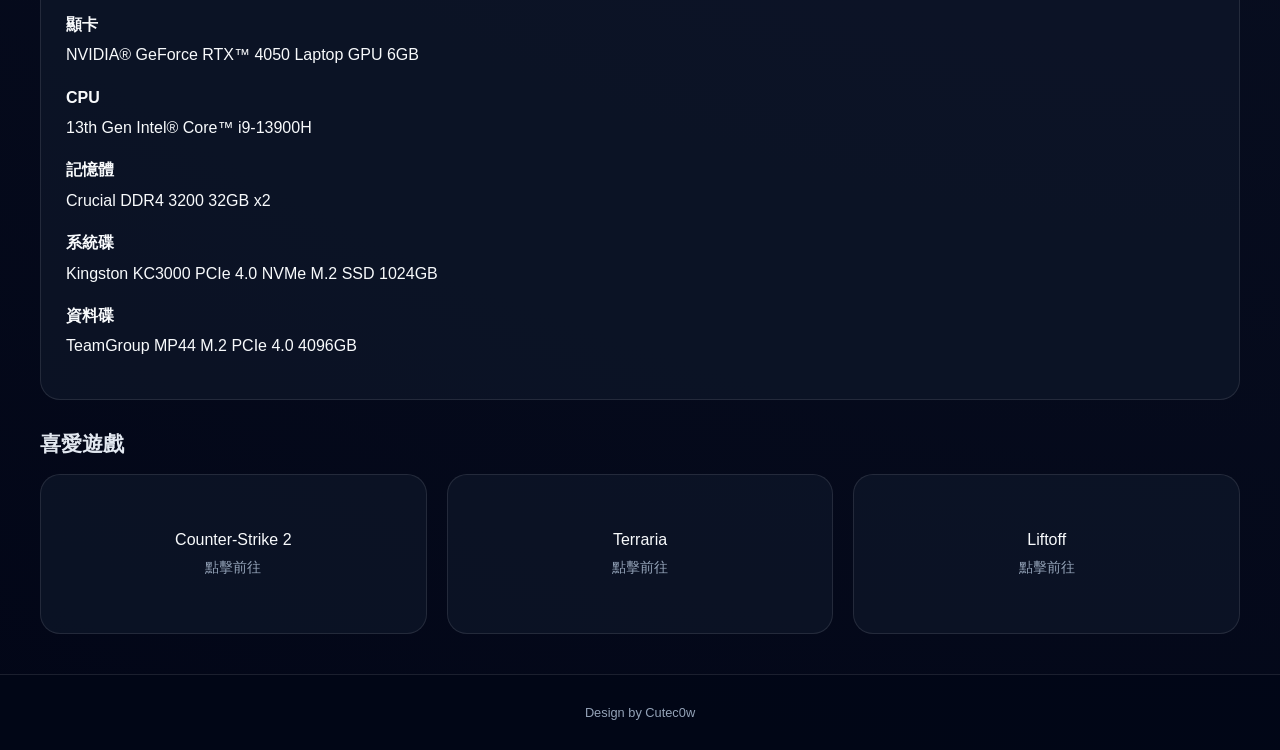
==== commit 61a10015: "Update index.html" ====
--- a/index.html
+++ b/index.html
@@ -24,21 +24,30 @@
     <section class="hero card">
       <h1 class="rainbow-text">歡迎來到Cutec0w的網站</h1>
     </section>
-
     <section class="section">
       <h2 class="section-title">關於我</h2>
-      <div class="grid">
-        <button class="card action-card copy-card" id="discordCard">Discord：牛牛</button>
-        <a class="card action-card" href="https://steamcommunity.com/id/Cutec0w" target="_blank" rel="noreferrer">Steam 個人主頁</a>
-        <button class="card action-card copy-card" id="cs2CodeButton">Counter-Strike 2 遊戲內代碼</button>
-      </div>
+        <!-- 關於我的照片與說話區塊（上方） -->
+        <div class="card about-me-box">
+          <img src="me.png" alt="photo" class="about-me-photo">
+          <div class="about-me-speech">
+            <h2>想，都是問題；做，才是答案。</h2>
+            <h3>與其坐在那裡焦慮，不如直接拿起工具或對著 AI 提問，答案永遠是在行動中找到的。</h3>
+            <h3>卓越的工匠不抱怨工具，而是懂得如何讓最新、最頂尖的工具為自己所用。</h3>
+          </div>
+        </div>
+        <div class="grid">
+          <button class="card action-card copy-card" id="discordCard">Discord：牛牛</button>
+          <a class="card action-card" href="https://steamcommunity.com/id/Cutec0w" target="_blank" rel="noreferrer">Steam 個人主頁</a>
+          <button class="card action-card copy-card" id="cs2CodeButton">Counter-Strike 2 遊戲內代碼</button>
+        </div>
       <div class="vertical-cards">
         <div class="card info-panel">
           <h3>喜好</h3>
           <ul class="info-list">
-            <li>架設網站</li>
+            <li>研究新事物</li>
+            <li>網站設計</li>
             <li>Counter-Strike 2</li>
-            <li>FPV </li>
+            <li>無人機拍攝 </li>
           </ul>
         </div>
         <div class="card info-panel">
--- a/style.css
+++ b/style.css
@@ -24,6 +24,7 @@
   padding-top: 100px; 
 }
 
+/* --- Header --- */
 header {
   position: fixed;
   top: 0; left: 0; right: 0;
@@ -110,6 +111,7 @@
   color: var(--accent);
 }
 
+/* --- 主容器 --- */
 .hero {
   background: radial-gradient(circle at top left, rgba(110,231,183,0.2), transparent 35%),
               linear-gradient(135deg, rgba(255,255,255,0.04), rgba(255,255,255,0.01));
@@ -233,6 +235,27 @@
   margin-top: 10px;
 }
 
+.copy-card::after {
+  content: "點擊複製";
+}
+
+.copy-button {
+  padding: 10px 16px;
+  border: 1px solid rgba(255,255,255,0.12);
+  border-radius: 14px;
+  background: rgba(255,255,255,0.04);
+  color: var(--text);
+  font-size: 0.95rem;
+  cursor: pointer;
+  transition: background 0.2s, border-color 0.2s, transform 0.2s;
+}
+
+.copy-button:hover {
+  background: rgba(110,231,183,0.12);
+  border-color: var(--accent);
+  transform: translateY(-1px);
+}
+
 .card p,
 .card span,
 .card dt,
@@ -307,6 +330,57 @@
   .val {
     font-size: 2.2rem;
   }
+}
+
+/* 關於我 */
+.about-me-box {
+  display: flex;
+  gap: 20px;
+  align-items: center;
+  padding: 20px;
+  border-radius: 16px;
+}
+
+.about-me-photo {
+  width: 150px;
+  height: 150px;
+  border-radius: 0;
+  object-fit: cover;
+  border: 3px solid #000;
+  flex: 0 0 150px; /* 固定寬高，不會隨字型或容器改變 */
+}
+
+.about-me-speech {
+  background: rgba(255,255,255,0.03);
+  padding: 14px;
+  border-radius: 12px;
+  color: var(--text);
+}
+
+.about-me-speech p {
+  margin: 0;
+  line-height: 1.6;
+  white-space: pre-line;
+}
+
+@media (max-width: 768px) {
+  .about-me-box {
+    flex-direction: column;
+    text-align: center;
+  }
+  /* 保持頭像固定大小，避免被字型或佈局縮放 */
+}
+
+.about-me-speech h2 {
+  margin: 0 0 8px;
+  font-size: 1.25rem;
+}
+
+.about-me-speech h3 {
+  margin: 0 0 6px;
+  font-size: 1rem;
+  font-weight: 600;
+  color: var(--muted);
 }
 
 .wrap {
@@ -362,15 +436,16 @@
   margin-left: 5px;
 }
 
+/* --- 控制 --- */
 .controls {
   display: flex;
   gap: 12px;
   margin-top: 15px;
-  flex-wrap: wrap;
+  flex-wrap: wrap; /* 按鈕在手機上可以換行 */
 }
 
 .btn {
-  flex: 1;
+  flex: 1; /* 讓按鈕平分寬度 */
   min-width: 100px;
   padding: 12px;
   border-radius: 12px;
@@ -436,11 +511,11 @@
   }
 
   .val {
-    font-size: 2.8rem; 
+    font-size: 2.8rem;
   }
 
   .grid {
-    grid-template-columns: 1fr; 
+    grid-template-columns: 1fr;
     gap: 15px;
   }
 
@@ -449,16 +524,15 @@
   }
 
   .controls {
-    flex-direction: column; 
+    flex-direction: column;
   }
 
   .btn, #espIp {
     width: 100%;
-  }
 }
 
 @media (max-width: 380px) {
   .val {
     font-size: 2.2rem;
   }
-}
+}
